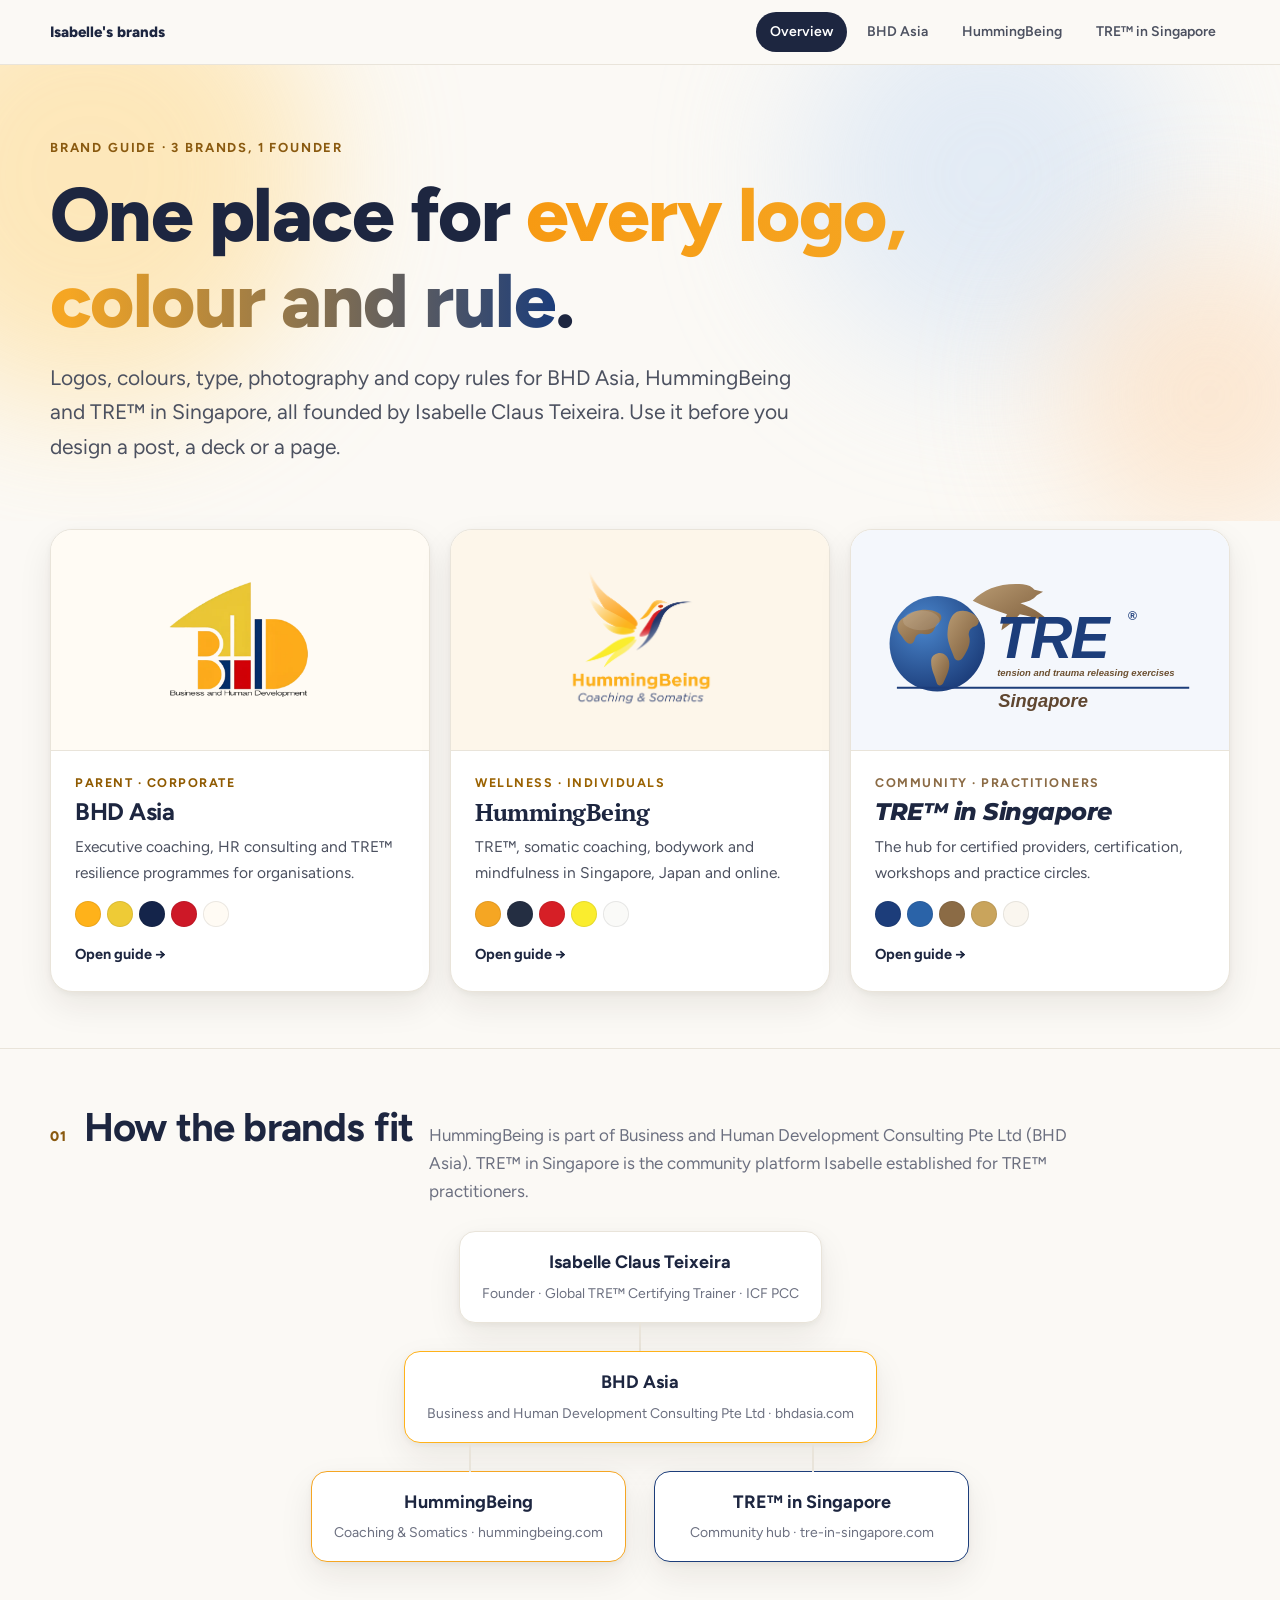
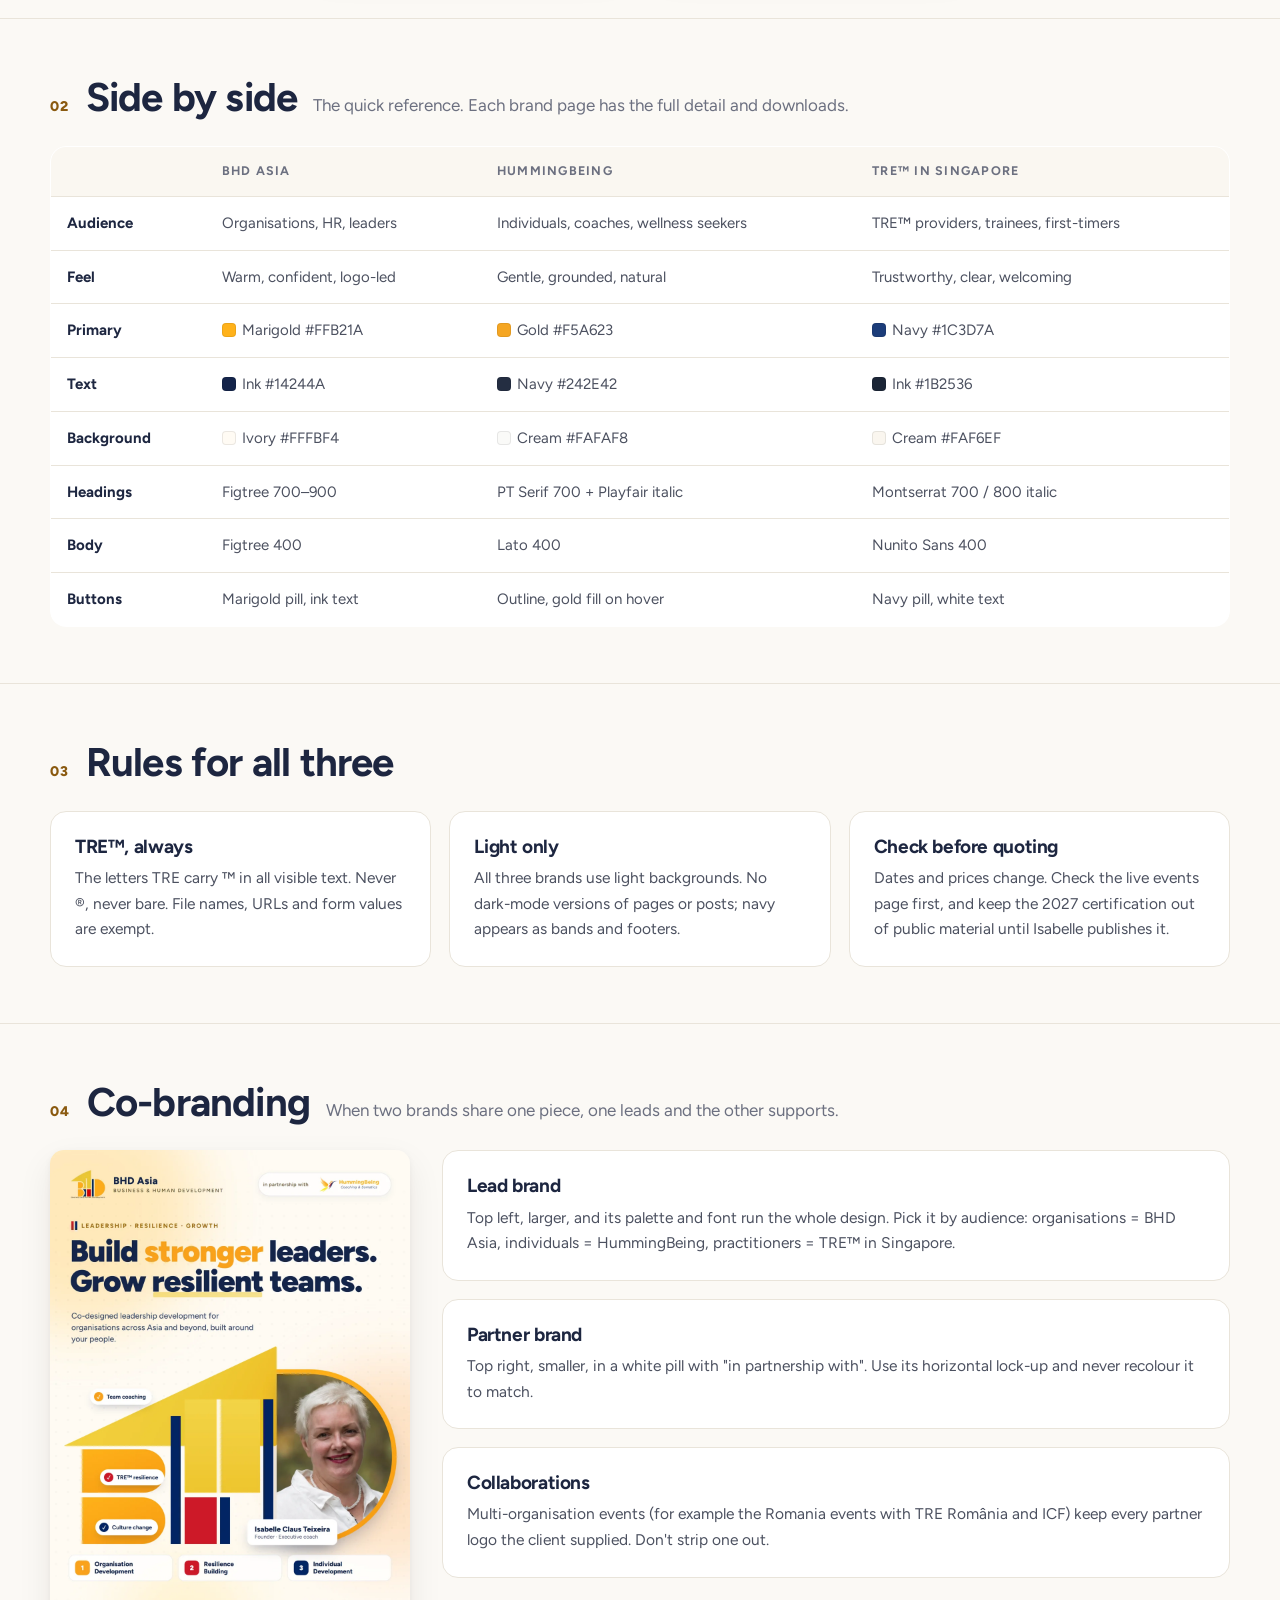
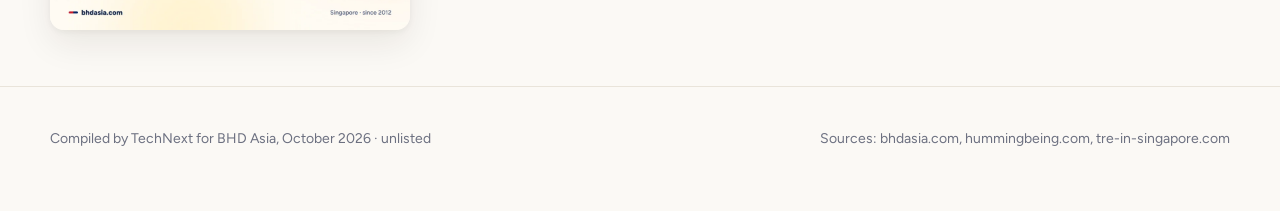
==== index.html @ a6d223f9 "Brand guide for BHD Asia, HummingBeing and TRE in Singapore Co-Authored-By: Claude Opus 5.5 <noreply" ====
<!doctype html>
<html lang="en"><head>
<meta charset="utf-8"><meta name="viewport" content="width=device-width,initial-scale=1"><meta name="color-scheme" content="light">
<meta name="robots" content="noindex,nofollow">
<title>Isabelle's Brands Guide</title>
<link rel="preconnect" href="https://fonts.googleapis.com"><link rel="preconnect" href="https://fonts.gstatic.com" crossorigin>
<link href="https://fonts.googleapis.com/css2?family=Figtree:wght@400;500;600;700;800;900&family=PT+Serif:wght@700&family=Montserrat:ital,wght@1,800&display=swap" rel="stylesheet">
<link rel="stylesheet" href="assets/guide.css">
<style>
:root{--bg:#fbf9f5;--ink:#1d2640;--body:#4c5160;--muted:#6c7080;--line:#e9e4da;--accent:#e9a23b;--accent-ink:#8a5a10}
.hero h1{max-width:18ch}
.hero h1 span{background:linear-gradient(90deg,#F79A12,#F5A623 45%,#1c3d7a);-webkit-background-clip:text;background-clip:text;color:transparent}
.orbs{position:absolute;inset:0;z-index:-1;pointer-events:none}
.orbs i{position:absolute;border-radius:50%;filter:blur(70px);opacity:.55}
.brands{display:grid;grid-template-columns:repeat(3,1fr);gap:20px}
.bc{display:flex;flex-direction:column;text-decoration:none;border-radius:22px;overflow:hidden;background:#fff;border:1px solid var(--line);box-shadow:var(--shadow);transition:transform .2s cubic-bezier(.23,1,.32,1),box-shadow .2s}
.bc:hover{transform:translateY(-4px);box-shadow:0 4px 10px rgba(30,30,40,.06),0 26px 50px rgba(30,30,40,.12)}
.bc:active{transform:scale(.98)}
.bc .lg{height:220px;display:grid;place-items:center;padding:30px}
.bc .lg img{width:auto;height:auto;max-width:100%;max-height:160px;object-fit:contain}
.bc .tx{padding:22px 24px 24px;border-top:1px solid var(--line);flex:1;display:flex;flex-direction:column}
.bc .role{font-size:12.5px;font-weight:700;letter-spacing:.12em;text-transform:uppercase}
.bc h3{font-size:24px;margin:6px 0 8px}
.bc p{font-size:15.5px;flex:1}
.bc .dots{display:flex;gap:6px;margin-top:16px}
.bc .dots i{width:26px;height:26px;border-radius:50%;border:1px solid rgba(0,0,0,.08)}
.bc .go{margin-top:16px;font-weight:700;font-size:14.5px;color:var(--ink)}
.arch{display:grid;grid-template-columns:1fr;gap:0;justify-items:center}
.arch .node{background:#fff;border:1px solid var(--line);border-radius:16px;padding:16px 22px;text-align:center;box-shadow:var(--shadow);min-width:260px}
.arch .node b{display:block;color:var(--ink);font-size:18px}
.arch .node small{color:var(--muted);font-size:14px}
.arch .stem{width:2px;height:28px;background:var(--line)}
.arch .kids{display:grid;grid-template-columns:1fr 1fr;gap:28px;position:relative;padding-top:28px}
.arch .kids::before{content:"";position:absolute;top:0;left:25%;right:25%;height:2px;background:var(--line)}
.arch .kids .node{position:relative}
.arch .kids .node::before{content:"";position:absolute;left:50%;top:-28px;width:2px;height:28px;background:var(--line)}
table.cmp{width:100%;border-collapse:collapse;background:#fff;border-radius:16px;overflow:hidden;border:1px solid var(--line);font-size:15px}
table.cmp th,table.cmp td{padding:14px 16px;text-align:left;border-bottom:1px solid var(--line);vertical-align:top}
table.cmp th{font-size:12.5px;letter-spacing:.1em;text-transform:uppercase;color:var(--muted);background:#faf7f1}
table.cmp td:first-child{font-weight:700;color:var(--ink);white-space:nowrap}
.tw{overflow-x:auto;border-radius:16px}
.mini{display:inline-block;width:14px;height:14px;border-radius:4px;vertical-align:-2px;margin-right:6px;border:1px solid rgba(0,0,0,.08)}
@media (max-width:900px){.brands{grid-template-columns:1fr}.arch .kids{grid-template-columns:1fr;gap:16px}.arch .kids::before,.arch .kids .node::before{display:none}.arch .node{min-width:0;width:100%}}
</style>
</head><body>
<header class="top"><div class="wrap"><a class="home" href="./">Isabelle's brands</a>
<nav><a href="./" aria-current="page">Overview</a><a href="bhdasia">BHD Asia</a><a href="hummingbeing">HummingBeing</a><a href="tre-singapore">TRE&trade; in Singapore</a></nav></div></header>

<main>
<section class="hero"><div class="orbs" aria-hidden="true"><i style="width:460px;height:460px;left:-140px;top:-120px;background:#FFD98A"></i><i style="width:380px;height:380px;right:8%;top:-80px;background:#cfe0f5"></i><i style="width:300px;height:300px;right:-80px;top:180px;background:#FDD9B5"></i></div>
<div class="wrap">
  <div class="eyebrow">Brand guide &middot; 3 brands, 1 founder</div>
  <h1>One place for <span>every logo, colour and rule</span>.</h1>
  <p class="lead">Logos, colours, type, photography and copy rules for BHD Asia, HummingBeing and TRE&trade; in Singapore, all founded by Isabelle Claus Teixeira. Use it before you design a post, a deck or a page.</p>
</div></section>

<section class="s" style="border-top:0;padding-top:8px"><div class="wrap">
  <div class="brands">
    <a class="bc reveal" href="bhdasia"><div class="lg" style="background:#FFFBF4"><img src="assets/logos/bhd-asia-logo.webp" alt="BHD Asia logo"></div><div class="tx"><span class="role" style="color:#8f5a00">Parent &middot; corporate</span><h3 style="font-family:Figtree">BHD Asia</h3><p>Executive coaching, HR consulting and TRE&trade; resilience programmes for organisations.</p><div class="dots"><i style="background:#FFB21A"></i><i style="background:#EECB36"></i><i style="background:#14244a"></i><i style="background:#CD1827"></i><i style="background:#FFFBF4"></i></div><span class="go">Open guide &rarr;</span></div></a>
    <a class="bc reveal" href="hummingbeing"><div class="lg" style="background:#fdf6ea"><img src="assets/logos/hummingbeing-logo-stacked.png" alt="HummingBeing logo"></div><div class="tx"><span class="role" style="color:#9a6200">Wellness &middot; individuals</span><h3 style="font-family:'PT Serif',serif">HummingBeing</h3><p>TRE&trade;, somatic coaching, bodywork and mindfulness in Singapore, Japan and online.</p><div class="dots"><i style="background:#F5A623"></i><i style="background:#242e42"></i><i style="background:#D61F26"></i><i style="background:#FAED2E"></i><i style="background:#fafaf8"></i></div><span class="go">Open guide &rarr;</span></div></a>
    <a class="bc reveal" href="tre-singapore"><div class="lg" style="background:#f4f7fc"><img src="assets/logos/tre-singapore-logo.svg" alt="TRE in Singapore logo"></div><div class="tx"><span class="role" style="color:#8b6b45">Community &middot; practitioners</span><h3 style="font-family:Montserrat;font-style:italic;font-weight:800">TRE&trade; in Singapore</h3><p>The hub for certified providers, certification, workshops and practice circles.</p><div class="dots"><i style="background:#1c3d7a"></i><i style="background:#2a63a8"></i><i style="background:#8b6b45"></i><i style="background:#c9a45c"></i><i style="background:#faf6ef"></i></div><span class="go">Open guide &rarr;</span></div></a>
  </div>
</div></section>

<section class="s"><div class="wrap">
  <div class="s-head"><span class="num">01</span><h2>How the brands fit</h2><p>HummingBeing is part of Business and Human Development Consulting Pte Ltd (BHD Asia). TRE&trade; in Singapore is the community platform Isabelle established for TRE&trade; practitioners.</p></div>
  <div class="arch reveal">
    <div class="node"><b>Isabelle Claus Teixeira</b><small>Founder &middot; Global TRE&trade; Certifying Trainer &middot; ICF PCC</small></div>
    <div class="stem"></div>
    <div class="node" style="border-color:#FFB21A"><b>BHD Asia</b><small>Business and Human Development Consulting Pte Ltd &middot; bhdasia.com</small></div>
    <div class="kids">
      <div class="node" style="border-color:#F5A623"><b>HummingBeing</b><small>Coaching &amp; Somatics &middot; hummingbeing.com</small></div>
      <div class="node" style="border-color:#1c3d7a"><b>TRE&trade; in Singapore</b><small>Community hub &middot; tre-in-singapore.com</small></div>
    </div>
  </div>
</div></section>

<section class="s"><div class="wrap">
  <div class="s-head"><span class="num">02</span><h2>Side by side</h2><p>The quick reference. Each brand page has the full detail and downloads.</p></div>
  <div class="tw reveal"><table class="cmp">
    <tr><th></th><th>BHD Asia</th><th>HummingBeing</th><th>TRE&trade; in Singapore</th></tr>
    <tr><td>Audience</td><td>Organisations, HR, leaders</td><td>Individuals, coaches, wellness seekers</td><td>TRE&trade; providers, trainees, first-timers</td></tr>
    <tr><td>Feel</td><td>Warm, confident, logo-led</td><td>Gentle, grounded, natural</td><td>Trustworthy, clear, welcoming</td></tr>
    <tr><td>Primary</td><td><span class="mini" style="background:#FFB21A"></span>Marigold #FFB21A</td><td><span class="mini" style="background:#F5A623"></span>Gold #F5A623</td><td><span class="mini" style="background:#1c3d7a"></span>Navy #1C3D7A</td></tr>
    <tr><td>Text</td><td><span class="mini" style="background:#14244a"></span>Ink #14244A</td><td><span class="mini" style="background:#242e42"></span>Navy #242E42</td><td><span class="mini" style="background:#1b2536"></span>Ink #1B2536</td></tr>
    <tr><td>Background</td><td><span class="mini" style="background:#FFFBF4"></span>Ivory #FFFBF4</td><td><span class="mini" style="background:#fafaf8"></span>Cream #FAFAF8</td><td><span class="mini" style="background:#faf6ef"></span>Cream #FAF6EF</td></tr>
    <tr><td>Headings</td><td>Figtree 700&ndash;900</td><td>PT Serif 700 + Playfair italic</td><td>Montserrat 700 / 800 italic</td></tr>
    <tr><td>Body</td><td>Figtree 400</td><td>Lato 400</td><td>Nunito Sans 400</td></tr>
    <tr><td>Buttons</td><td>Marigold pill, ink text</td><td>Outline, gold fill on hover</td><td>Navy pill, white text</td></tr>
  </table></div>
</div></section>

<section class="s"><div class="wrap">
  <div class="s-head"><span class="num">03</span><h2>Rules for all three</h2></div>
  <div class="grid g3">
    <div class="card reveal"><h3>TRE&trade;, always</h3><p>The letters TRE carry &trade; in all visible text. Never &reg;, never bare. File names, URLs and form values are exempt.</p></div>
    <div class="card reveal"><h3>Light only</h3><p>All three brands use light backgrounds. No dark-mode versions of pages or posts; navy appears as bands and footers.</p></div>
    <div class="card reveal"><h3>Check before quoting</h3><p>Dates and prices change. Check the live events page first, and keep the 2027 certification out of public material until Isabelle publishes it.</p></div>
  </div>
</div></section>

<section class="s"><div class="wrap">
  <div class="s-head"><span class="num">04</span><h2>Co-branding</h2><p>When two brands share one piece, one leads and the other supports.</p></div>
  <div class="post">
    <img src="assets/posts/01-bhdasia-hummingbeing-leadership-pillars.webp" alt="BHD Asia and HummingBeing co-branded post" loading="lazy">
    <div class="grid">
      <div class="card"><h3>Lead brand</h3><p>Top left, larger, and its palette and font run the whole design. Pick it by audience: organisations = BHD Asia, individuals = HummingBeing, practitioners = TRE&trade; in Singapore.</p></div>
      <div class="card"><h3>Partner brand</h3><p>Top right, smaller, in a white pill with "in partnership with". Use its horizontal lock-up and never recolour it to match.</p></div>
      <div class="card"><h3>Collaborations</h3><p>Multi-organisation events (for example the Romania events with TRE Rom&acirc;nia and ICF) keep every partner logo the client supplied. Don't strip one out.</p></div>
    </div>
  </div>
</div></section>
</main>

<footer><div class="wrap"><span>Compiled by TechNext for BHD Asia, October 2026 &middot; unlisted</span><span>Sources: bhdasia.com, hummingbeing.com, tre-in-singapore.com</span></div></footer>
<script src="assets/guide.js"></script>
</body></html>
---- assets/guide.css ----
/* Brand guide shell - each page sets its own brand tokens on :root */
:root{color-scheme:light;--bg:#FFFBF4;--card:#fff;--ink:#14244a;--body:#4f4a45;--muted:#6f6a64;--line:#EFE3D0;--accent:#FFB21A;--accent-ink:#8f5a00;
  --font-h:'Figtree',system-ui,sans-serif;--font-b:'Figtree',system-ui,sans-serif;--r:16px;--shadow:0 2px 6px rgba(40,30,10,.05),0 14px 34px rgba(40,30,10,.08)}
*{box-sizing:border-box;margin:0;padding:0}
html{scroll-behavior:smooth;-webkit-text-size-adjust:100%}
body{background:var(--bg);color:var(--body);font:400 17px/1.65 var(--font-b);overflow-x:clip}
img{max-width:100%;display:block}
a{color:inherit}
h1,h2,h3,h4{font-family:var(--font-h);color:var(--ink);line-height:1.12;letter-spacing:-.02em}
.wrap{width:min(1180px,100% - 32px);margin-inline:auto}

/* top bar */
.top{position:sticky;top:0;z-index:20;background:color-mix(in srgb,var(--bg) 88%,transparent);backdrop-filter:blur(12px);border-bottom:1px solid var(--line)}
.top .wrap{display:flex;align-items:center;gap:20px;min-height:64px}
.top .home{font-weight:800;font-size:15px;text-decoration:none;color:var(--ink);white-space:nowrap}
.top nav{display:flex;gap:6px;margin-left:auto;overflow-x:auto;scrollbar-width:none}
.top nav a{font-size:14px;font-weight:600;text-decoration:none;padding:8px 14px;border-radius:999px;white-space:nowrap;color:var(--body)}
.top nav a[aria-current]{background:var(--ink);color:#fff}
.top nav a:hover:not([aria-current]){background:color-mix(in srgb,var(--accent) 18%,transparent)}

/* hero */
.hero{padding:72px 0 56px;position:relative;overflow:hidden}
.hero .eyebrow{font-size:13px;font-weight:700;letter-spacing:.14em;text-transform:uppercase;color:var(--accent-ink);margin-bottom:14px}
.hero h1{font-size:clamp(40px,6vw,76px);font-weight:800;max-width:14ch}
.hero p.lead{font-size:clamp(18px,2vw,21px);max-width:58ch;margin-top:18px}
.hero-grid{display:grid;grid-template-columns:1.2fr .8fr;gap:40px;align-items:center}
.hero-logo{background:var(--card);border-radius:24px;padding:40px;box-shadow:var(--shadow);display:grid;place-items:center;aspect-ratio:1.15}
.hero-logo img{width:auto;height:auto;max-width:100%;max-height:260px;object-fit:contain}
.facts{display:flex;flex-wrap:wrap;gap:10px;margin-top:26px}
.facts span{background:var(--card);border:1px solid var(--line);border-radius:999px;padding:7px 14px;font-size:14px;font-weight:600;color:var(--ink)}

/* sections */
section.s{padding:56px 0;border-top:1px solid var(--line)}
.s-head{display:flex;align-items:baseline;gap:16px;margin-bottom:26px;flex-wrap:wrap}
.s-head .num{font:800 14px/1 var(--font-b);color:var(--accent-ink);letter-spacing:.1em}
.s-head h2{font-size:clamp(28px,3.4vw,40px)}
.s-head p{flex-basis:100%;max-width:62ch;color:var(--muted)}
.grid{display:grid;gap:18px}
.g2{grid-template-columns:repeat(2,1fr)}.g3{grid-template-columns:repeat(3,1fr)}.g4{grid-template-columns:repeat(4,1fr)}
.card{background:var(--card);border:1px solid var(--line);border-radius:var(--r);padding:24px}
.card h3{font-size:19px;margin-bottom:8px}
.card p,.card li{font-size:15.5px}
.card ul{padding-left:18px}

/* logos */
.logo-tile{border-radius:var(--r);border:1px solid var(--line);overflow:hidden;background:var(--card)}
.logo-tile .stage{height:220px;display:grid;place-items:center;padding:28px}
.logo-tile .stage{min-height:0}.logo-tile .stage>img{width:auto;height:auto;max-width:100%;max-height:164px;object-fit:contain}.logo-tile .stage>div img{width:auto;height:auto;max-width:100%;max-height:132px!important}
.logo-tile .stage.dark{background:var(--dark,#14244a)}
.logo-tile .stage.tint{background:var(--tint,#FBF3E6)}
.logo-tile .meta{display:flex;justify-content:space-between;align-items:center;gap:10px;padding:14px 18px;border-top:1px solid var(--line);font-size:14px}
.logo-tile .meta b{color:var(--ink)}
.dl{font-weight:700;font-size:13px;text-decoration:none;padding:7px 12px;border-radius:999px;border:1.5px solid var(--ink);color:var(--ink);white-space:nowrap}
.dl:hover{background:var(--ink);color:#fff}
.rules{display:grid;grid-template-columns:repeat(2,1fr);gap:18px;margin-top:18px}
.rule{border-radius:var(--r);padding:18px 20px;font-size:15px;background:var(--card);border:1px solid var(--line)}
.rule b{display:block;margin-bottom:6px;font-size:14px;letter-spacing:.06em;text-transform:uppercase}
.rule.do b{color:#2f8f5b}.rule.dont b{color:#b9412f}
.rule ul{padding-left:18px}

/* colours */
.sw{border-radius:var(--r);overflow:hidden;border:1px solid var(--line);background:var(--card);cursor:pointer;text-align:left;font:inherit;color:inherit;width:100%;transition:transform .16s cubic-bezier(.23,1,.32,1)}
.sw:active{transform:scale(.97)}
.sw .chip{height:120px;position:relative}
.sw .chip i{position:absolute;right:10px;bottom:10px;font-style:normal;font-size:12px;font-weight:700;background:rgba(255,255,255,.92);color:#14244a;padding:4px 9px;border-radius:999px;opacity:0;transition:opacity .16s}
.sw:hover .chip i,.sw.copied .chip i{opacity:1}
.sw .info{padding:14px 16px}
.sw .info b{display:block;color:var(--ink);font-size:16px}
.sw .info code{font:600 14px/1.5 ui-monospace,Consolas,monospace;color:var(--body)}
.sw .info small{display:block;color:var(--muted);font-size:13.5px;margin-top:4px}
.bar{display:flex;height:22px;border-radius:999px;overflow:hidden;margin-top:18px;border:1px solid var(--line)}

/* type */
.type-row{display:grid;grid-template-columns:220px 1fr;gap:24px;padding:22px 0;border-bottom:1px solid var(--line);align-items:baseline}
.type-row:last-child{border-bottom:0}
.type-row .lbl b{display:block;color:var(--ink)}
.type-row .lbl small{color:var(--muted);font-size:14px}
.type-row .spec{color:var(--ink);overflow-wrap:anywhere}

/* photos */
.photos{display:grid;grid-template-columns:repeat(4,1fr);grid-auto-rows:200px;gap:12px}
.photos figure{border-radius:14px;overflow:hidden;position:relative;background:var(--line)}
.photos figure.w2{grid-column:span 2}.photos figure.h2{grid-row:span 2}
.photos img{width:100%;height:100%;object-fit:cover;object-position:center 22%}
.photos figcaption{position:absolute;left:10px;bottom:10px;background:rgba(255,255,255,.92);color:#14244a;font-size:12.5px;font-weight:600;padding:4px 10px;border-radius:999px}

/* voice */
.say{display:grid;grid-template-columns:1fr 1fr;gap:18px}
.say .card.yes{border-left:4px solid #2f8f5b}.say .card.no{border-left:4px solid #b9412f}
blockquote{font-family:var(--font-h);font-size:clamp(22px,2.6vw,30px);color:var(--ink);line-height:1.25;padding:26px 28px;border-radius:var(--r);background:var(--card);border:1px solid var(--line)}
blockquote small{display:block;font:500 14px/1.4 var(--font-b);color:var(--muted);margin-top:12px}

/* misc */
.post{display:grid;grid-template-columns:360px 1fr;gap:32px;align-items:start}
.post img{border-radius:14px;box-shadow:var(--shadow)}
.note{background:color-mix(in srgb,var(--accent) 12%,var(--card));border:1px solid color-mix(in srgb,var(--accent) 35%,var(--line));border-radius:var(--r);padding:16px 20px;font-size:15px}
.note b{color:var(--ink)}
footer{padding:40px 0 60px;border-top:1px solid var(--line);font-size:14px;color:var(--muted)}
footer .wrap{display:flex;justify-content:space-between;gap:16px;flex-wrap:wrap}
.toast{position:fixed;left:50%;bottom:24px;transform:translate(-50%,20px);opacity:0;background:#14244a;color:#fff;padding:10px 18px;border-radius:999px;font-size:14px;font-weight:600;transition:all .2s cubic-bezier(.23,1,.32,1);pointer-events:none;z-index:50}
.toast.on{opacity:1;transform:translate(-50%,0)}
.reveal{opacity:0;transform:translateY(14px);transition:opacity .5s cubic-bezier(.23,1,.32,1),transform .5s cubic-bezier(.23,1,.32,1)}
.reveal.in{opacity:1;transform:none}
@media (prefers-reduced-motion:reduce){.reveal{opacity:1;transform:none;transition:none}html{scroll-behavior:auto}}

@media (max-width:900px){
  .hero-grid,.post,.say,.rules{grid-template-columns:1fr}
  .g3,.g4{grid-template-columns:repeat(2,1fr)}
  .photos{grid-template-columns:repeat(2,1fr);grid-auto-rows:160px}
  .type-row{grid-template-columns:1fr;gap:8px}
  .post img{max-width:360px}
}
@media (max-width:560px){
  .g2,.g3,.g4{grid-template-columns:1fr}
  .hero{padding:44px 0 36px}
  .top .home{display:none}
  .hero-logo{padding:24px}
}
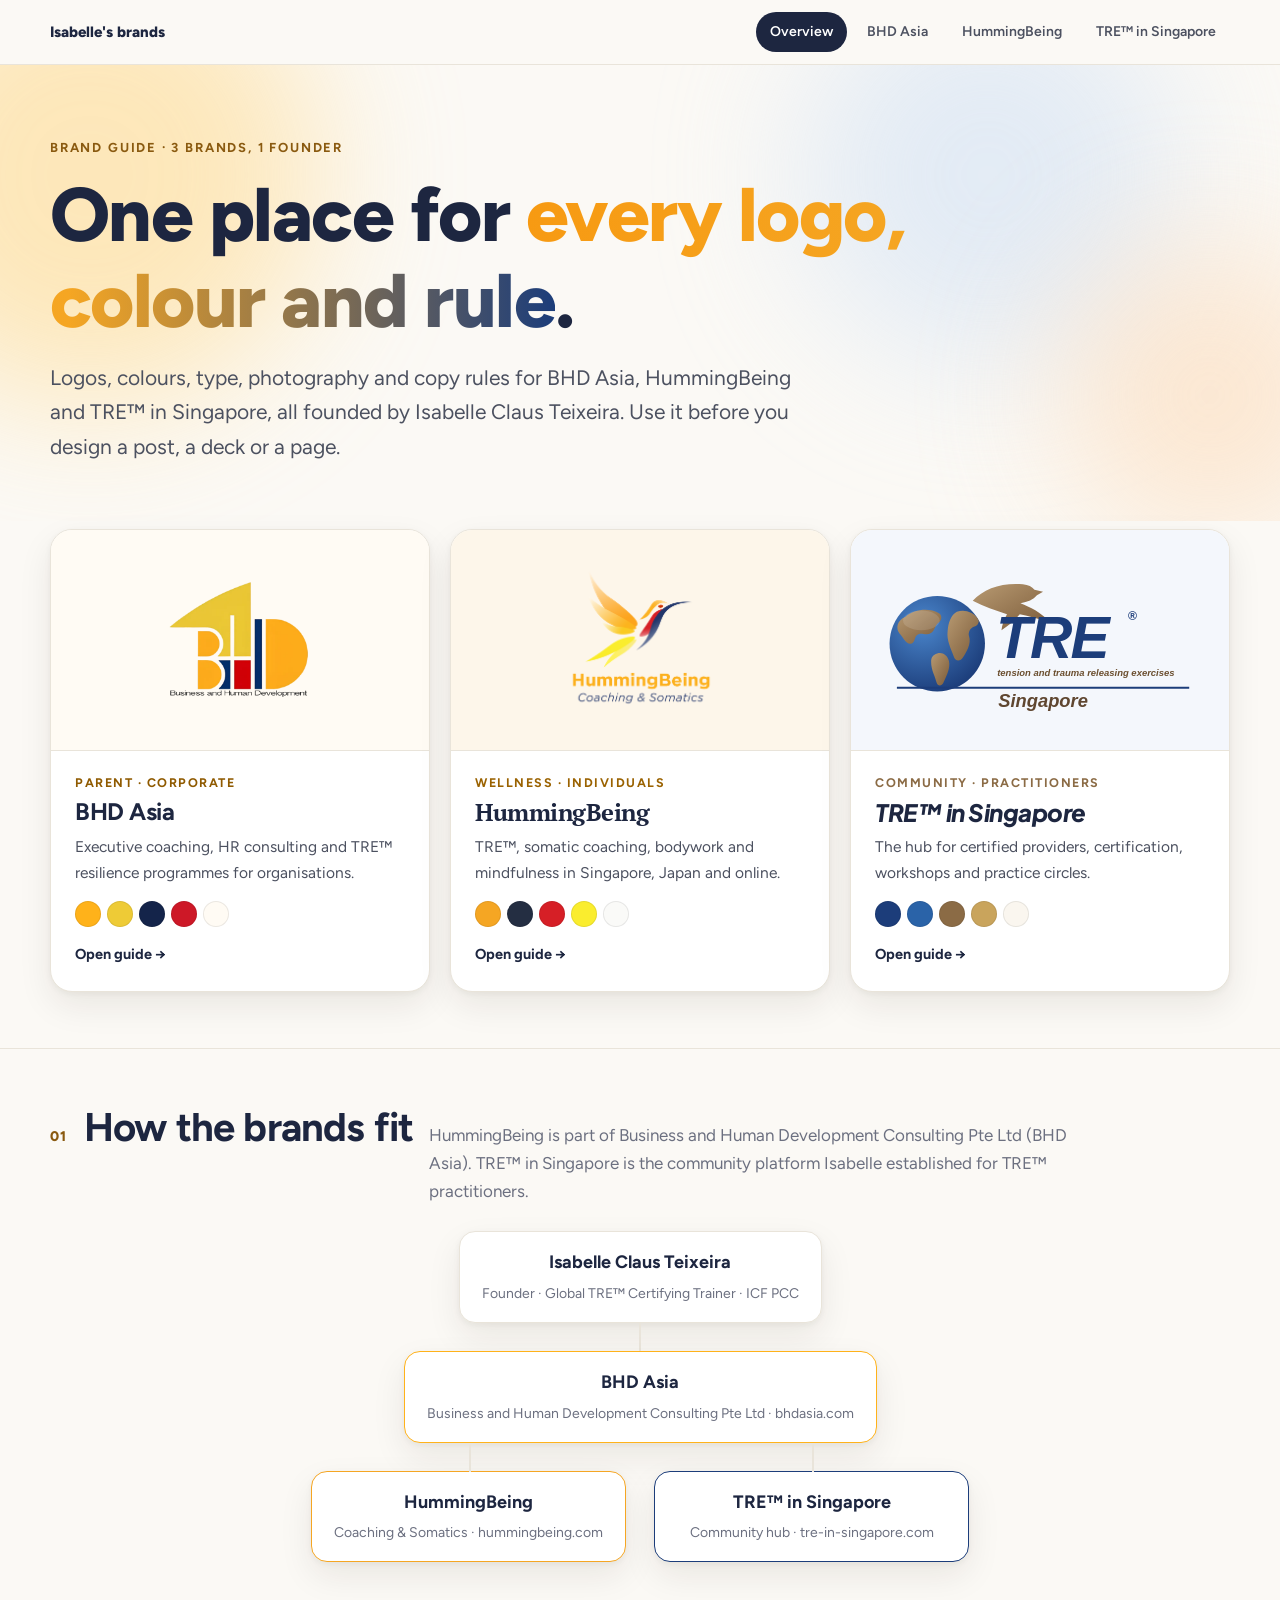
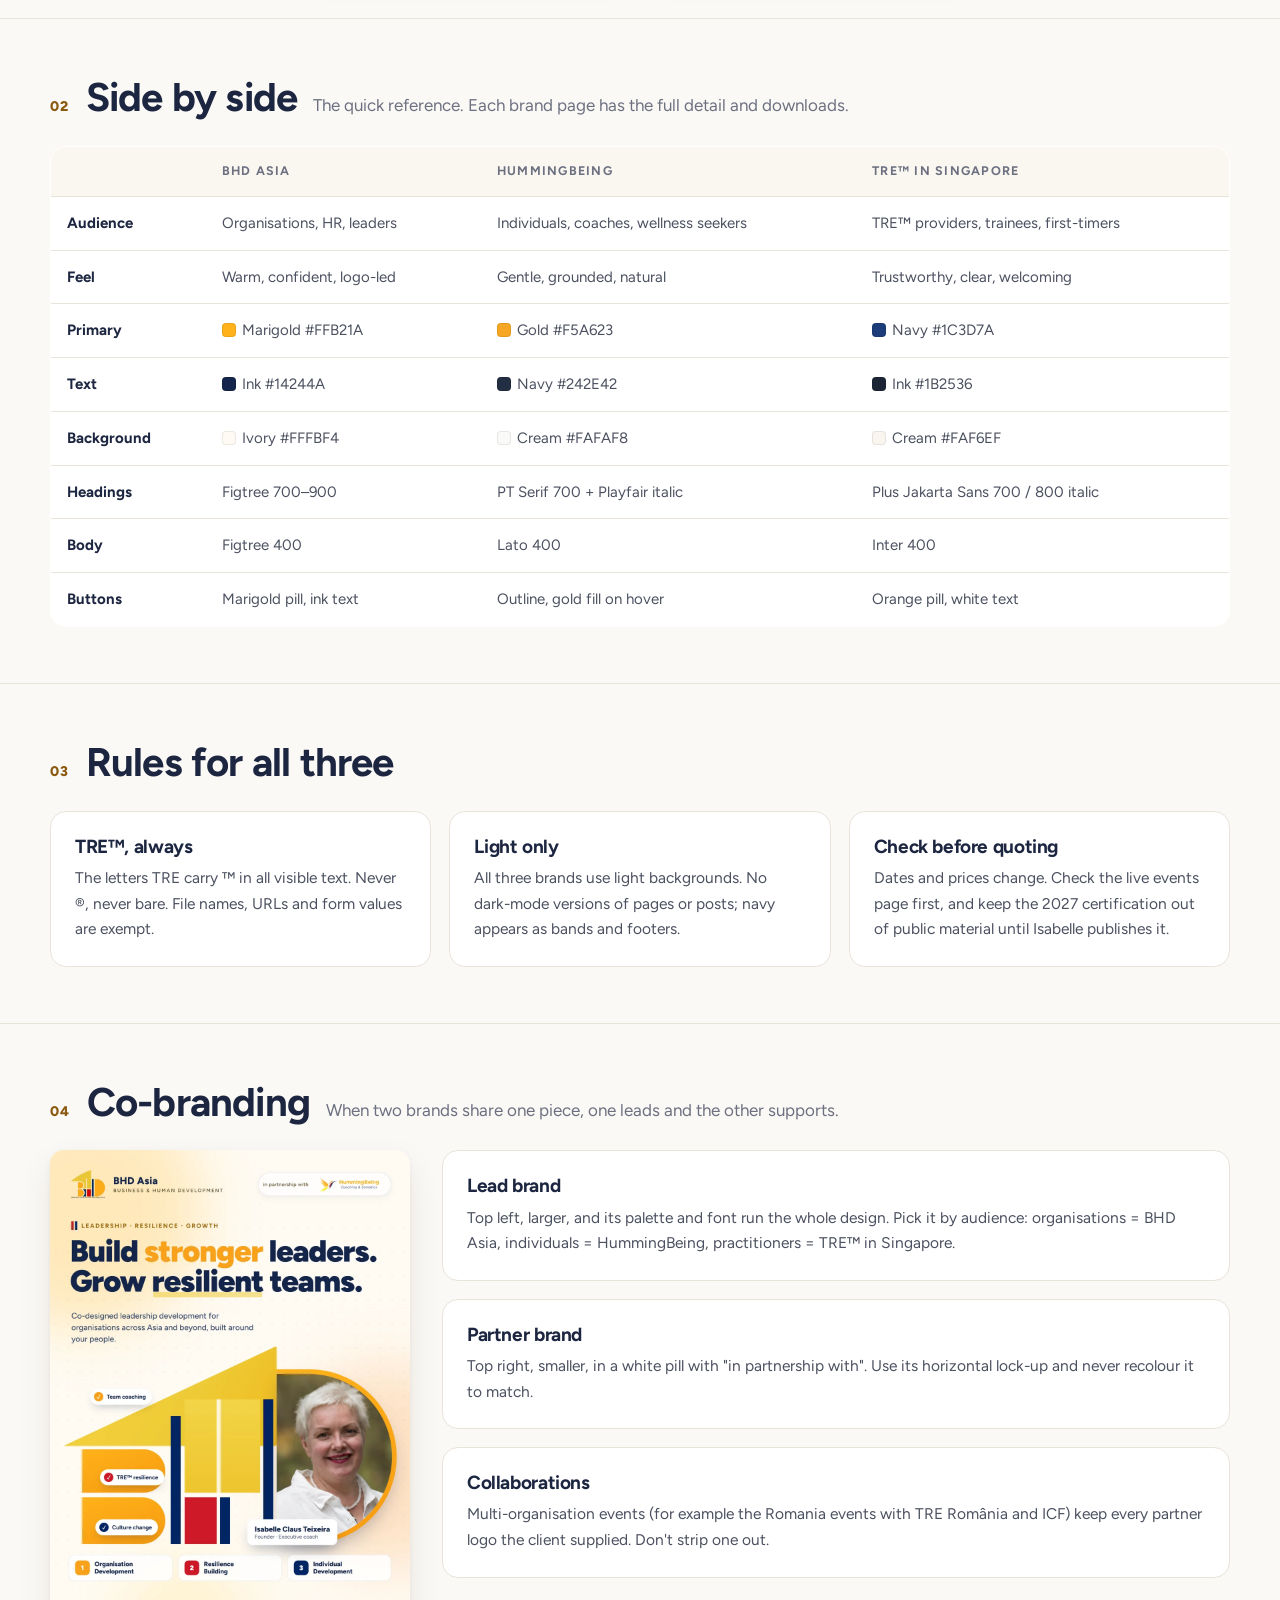
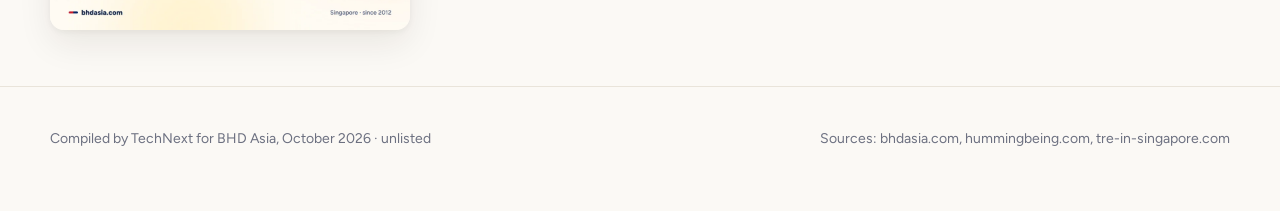
==== commit 35ddca65: "TRE in Singapore: fonts now match the live site (Plus Jakarta Sans + Inter) Co-Authored-By: Claude O" ====
--- a/index.html
+++ b/index.html
@@ -4,7 +4,7 @@
 <meta name="robots" content="noindex,nofollow">
 <title>Isabelle's Brands Guide</title>
 <link rel="preconnect" href="https://fonts.googleapis.com"><link rel="preconnect" href="https://fonts.gstatic.com" crossorigin>
-<link href="https://fonts.googleapis.com/css2?family=Figtree:wght@400;500;600;700;800;900&family=PT+Serif:wght@700&family=Montserrat:ital,wght@1,800&display=swap" rel="stylesheet">
+<link href="https://fonts.googleapis.com/css2?family=Figtree:wght@400;500;600;700;800;900&family=PT+Serif:wght@700&family=Plus+Jakarta+Sans:ital,wght@1,800&display=swap" rel="stylesheet">
 <link rel="stylesheet" href="assets/guide.css">
 <style>
 :root{--bg:#fbf9f5;--ink:#1d2640;--body:#4c5160;--muted:#6c7080;--line:#e9e4da;--accent:#e9a23b;--accent-ink:#8a5a10}
@@ -58,7 +58,7 @@
   <div class="brands">
     <a class="bc reveal" href="bhdasia"><div class="lg" style="background:#FFFBF4"><img src="assets/logos/bhd-asia-logo.webp" alt="BHD Asia logo"></div><div class="tx"><span class="role" style="color:#8f5a00">Parent &middot; corporate</span><h3 style="font-family:Figtree">BHD Asia</h3><p>Executive coaching, HR consulting and TRE&trade; resilience programmes for organisations.</p><div class="dots"><i style="background:#FFB21A"></i><i style="background:#EECB36"></i><i style="background:#14244a"></i><i style="background:#CD1827"></i><i style="background:#FFFBF4"></i></div><span class="go">Open guide &rarr;</span></div></a>
     <a class="bc reveal" href="hummingbeing"><div class="lg" style="background:#fdf6ea"><img src="assets/logos/hummingbeing-logo-stacked.png" alt="HummingBeing logo"></div><div class="tx"><span class="role" style="color:#9a6200">Wellness &middot; individuals</span><h3 style="font-family:'PT Serif',serif">HummingBeing</h3><p>TRE&trade;, somatic coaching, bodywork and mindfulness in Singapore, Japan and online.</p><div class="dots"><i style="background:#F5A623"></i><i style="background:#242e42"></i><i style="background:#D61F26"></i><i style="background:#FAED2E"></i><i style="background:#fafaf8"></i></div><span class="go">Open guide &rarr;</span></div></a>
-    <a class="bc reveal" href="tre-singapore"><div class="lg" style="background:#f4f7fc"><img src="assets/logos/tre-singapore-logo.svg" alt="TRE in Singapore logo"></div><div class="tx"><span class="role" style="color:#8b6b45">Community &middot; practitioners</span><h3 style="font-family:Montserrat;font-style:italic;font-weight:800">TRE&trade; in Singapore</h3><p>The hub for certified providers, certification, workshops and practice circles.</p><div class="dots"><i style="background:#1c3d7a"></i><i style="background:#2a63a8"></i><i style="background:#8b6b45"></i><i style="background:#c9a45c"></i><i style="background:#faf6ef"></i></div><span class="go">Open guide &rarr;</span></div></a>
+    <a class="bc reveal" href="tre-singapore"><div class="lg" style="background:#f4f7fc"><img src="assets/logos/tre-singapore-logo.svg" alt="TRE in Singapore logo"></div><div class="tx"><span class="role" style="color:#8b6b45">Community &middot; practitioners</span><h3 style="font-family:'Plus Jakarta Sans';font-style:italic;font-weight:800">TRE&trade; in Singapore</h3><p>The hub for certified providers, certification, workshops and practice circles.</p><div class="dots"><i style="background:#1c3d7a"></i><i style="background:#2a63a8"></i><i style="background:#8b6b45"></i><i style="background:#c9a45c"></i><i style="background:#faf6ef"></i></div><span class="go">Open guide &rarr;</span></div></a>
   </div>
 </div></section>
 
@@ -84,9 +84,9 @@
     <tr><td>Primary</td><td><span class="mini" style="background:#FFB21A"></span>Marigold #FFB21A</td><td><span class="mini" style="background:#F5A623"></span>Gold #F5A623</td><td><span class="mini" style="background:#1c3d7a"></span>Navy #1C3D7A</td></tr>
     <tr><td>Text</td><td><span class="mini" style="background:#14244a"></span>Ink #14244A</td><td><span class="mini" style="background:#242e42"></span>Navy #242E42</td><td><span class="mini" style="background:#1b2536"></span>Ink #1B2536</td></tr>
     <tr><td>Background</td><td><span class="mini" style="background:#FFFBF4"></span>Ivory #FFFBF4</td><td><span class="mini" style="background:#fafaf8"></span>Cream #FAFAF8</td><td><span class="mini" style="background:#faf6ef"></span>Cream #FAF6EF</td></tr>
-    <tr><td>Headings</td><td>Figtree 700&ndash;900</td><td>PT Serif 700 + Playfair italic</td><td>Montserrat 700 / 800 italic</td></tr>
-    <tr><td>Body</td><td>Figtree 400</td><td>Lato 400</td><td>Nunito Sans 400</td></tr>
-    <tr><td>Buttons</td><td>Marigold pill, ink text</td><td>Outline, gold fill on hover</td><td>Navy pill, white text</td></tr>
+    <tr><td>Headings</td><td>Figtree 700&ndash;900</td><td>PT Serif 700 + Playfair italic</td><td>Plus Jakarta Sans 700 / 800 italic</td></tr>
+    <tr><td>Body</td><td>Figtree 400</td><td>Lato 400</td><td>Inter 400</td></tr>
+    <tr><td>Buttons</td><td>Marigold pill, ink text</td><td>Outline, gold fill on hover</td><td>Orange pill, white text</td></tr>
   </table></div>
 </div></section>
 
